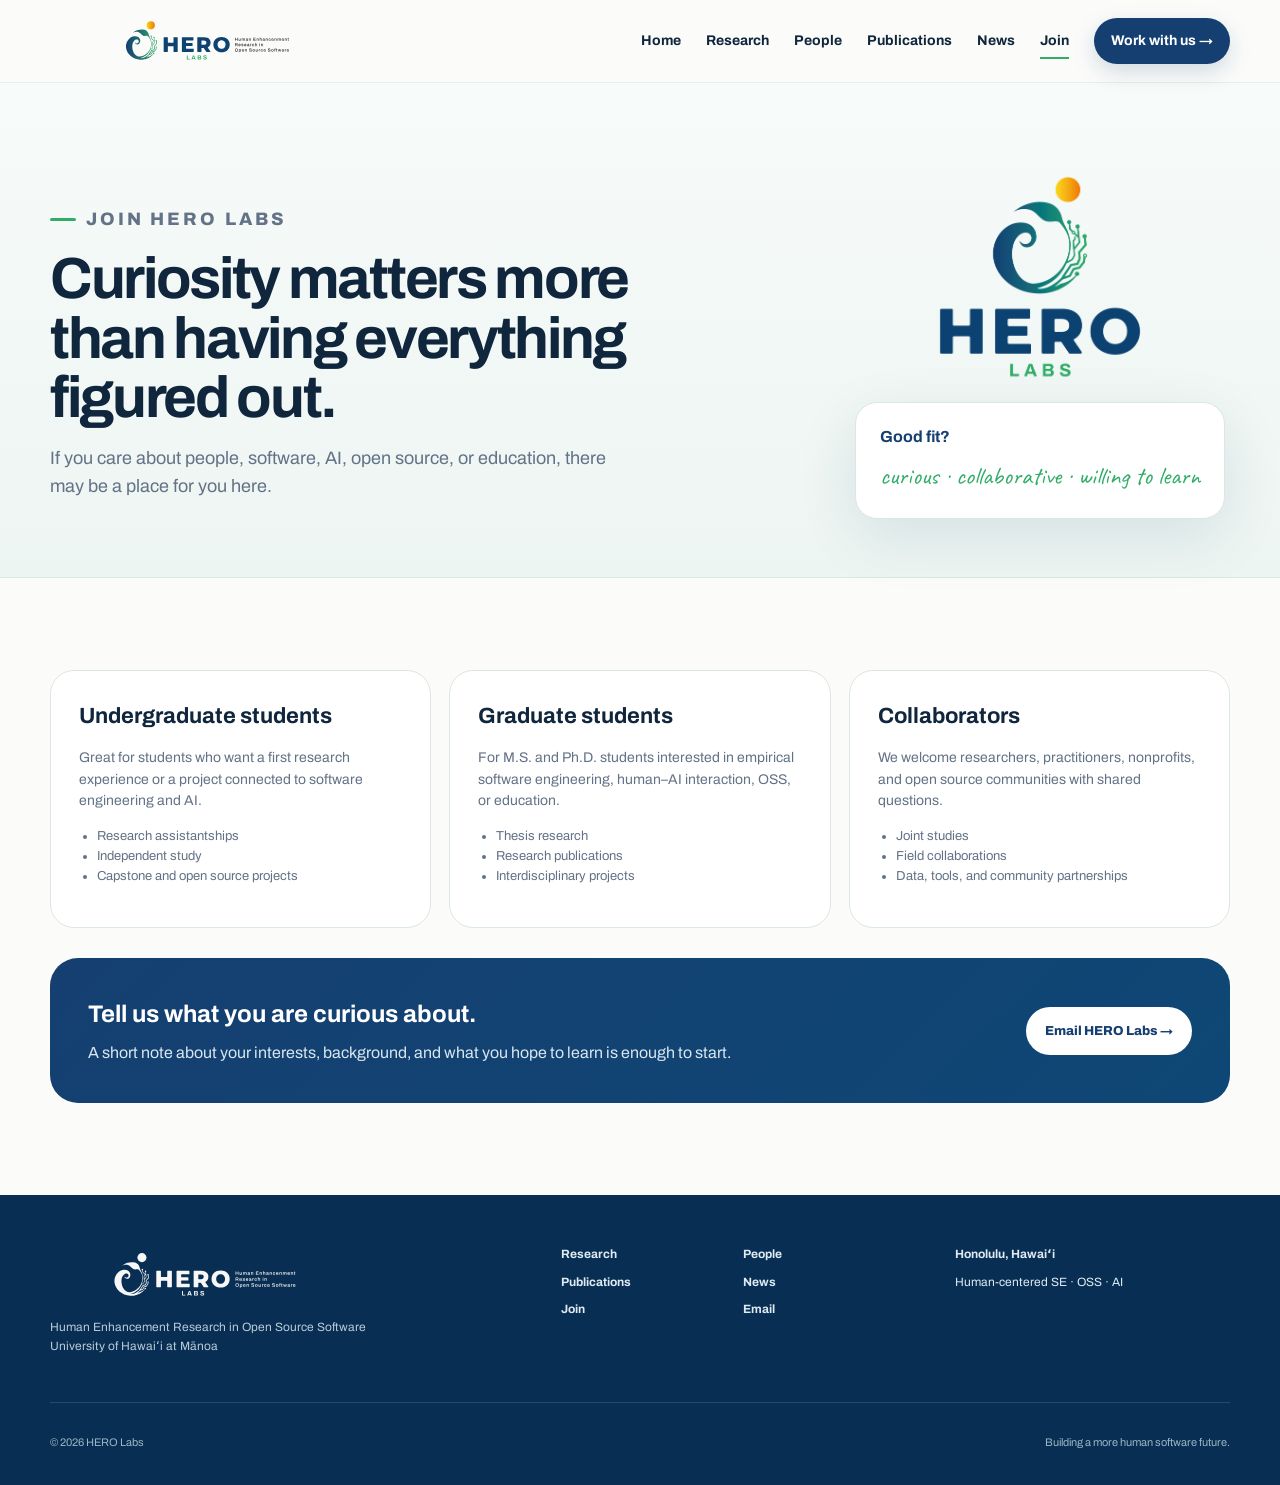
==== join.html @ 9fbf0c76 "Add files via upload" ====
<!doctype html>
<html lang="en">
  <head>
    <meta charset="utf-8">

    <meta
      name="viewport"
      content="width=device-width,initial-scale=1"
    >

    <title>Join | HERO Labs</title>

    <link
      rel="preconnect"
      href="https://fonts.googleapis.com"
    >

    <link
      rel="preconnect"
      href="https://fonts.gstatic.com"
      crossorigin
    >

    <link
      href="https://fonts.googleapis.com/css2?family=Archivo:wght@400;500;600;700;800;900&family=Caveat:wght@600;700&display=swap"
      rel="stylesheet"
    >

    <link
      rel="stylesheet"
      href="styles.css"
    >
  </head>

  <body>

    <header class="site-header">
      <div class="shell nav-wrap">

        <a
          class="brand"
          href="index.html"
        >
          <img
            src="assets/hero-labs-logo.svg"
            alt="HERO Labs"
          >
        </a>

        <button
          class="nav-toggle"
          aria-expanded="false"
          aria-controls="nav-menu"
        >
          Menu
        </button>

        <nav
          id="nav-menu"
          class="nav-menu"
        >
          <a href="index.html">
            Home
          </a>

          <a href="research.html">
            Research
          </a>

          <a href="people.html">
            People
          </a>

          <a href="publications.html">
            Publications
          </a>

          <a href="news.html">
            News
          </a>

          <a
            class="active"
            href="join.html"
          >
            Join
          </a>

          <a
            class="nav-cta"
            href="mailto:italo.santos@hawaii.edu"
          >
            Work with us →
          </a>
        </nav>

      </div>
    </header>

    <main>

      <section class="page-hero">
        <div class="shell">

          <div>
            <p class="eyebrow">
              Join HERO Labs
            </p>

            <h1>
              Curiosity matters more than having everything figured out.
            </h1>

            <p>
              If you care about people, software, AI, open source,
              or education, there may be a place for you here.
            </p>
          </div>


          <div class="page-hero-brand">

  <img
    src="assets/HEROLabs_Vertical-COR.png"
    alt="HERO Labs"
    class="page-hero-logo"
  >

  <aside class="page-note">
            <strong>
              Good fit?
            </strong>

            <span>
              curious · collaborative · willing to learn
            </span>
          </aside>

</div>

          

        </div>
      </section>

      <section class="section">

        <div class="shell join-options">

          <article class="join-option reveal">
            <h3>
              Undergraduate students
            </h3>

            <p>
              Great for students who want a first research experience
              or a project connected to software engineering and AI.
            </p>

            <ul>
              <li>
                Research assistantships
              </li>

              <li>
                Independent study
              </li>

              <li>
                Capstone and open source projects
              </li>
            </ul>
          </article>

          <article class="join-option reveal">
            <h3>
              Graduate students
            </h3>

            <p>
              For M.S. and Ph.D. students interested in empirical
              software engineering, human–AI interaction, OSS,
              or education.
            </p>

            <ul>
              <li>
                Thesis research
              </li>

              <li>
                Research publications
              </li>

              <li>
                Interdisciplinary projects
              </li>
            </ul>
          </article>

          <article class="join-option reveal">
            <h3>
              Collaborators
            </h3>

            <p>
              We welcome researchers, practitioners, nonprofits,
              and open source communities with shared questions.
            </p>

            <ul>
              <li>
                Joint studies
              </li>

              <li>
                Field collaborations
              </li>

              <li>
                Data, tools, and community partnerships
              </li>
            </ul>
          </article>

        </div>

        <div class="shell contact-card reveal">

          <div>
            <h2 style="margin:0">
              Tell us what you are curious about.
            </h2>

            <p>
              A short note about your interests, background,
              and what you hope to learn is enough to start.
            </p>
          </div>

          <a
            class="btn btn-light"
            href="mailto:isantos3@hawaii.edu?subject=HERO%20Labs%20Interest"
          >
            Email HERO Labs →
          </a>

        </div>

      </section>

    </main>

    <footer class="site-footer">

      <div class="shell footer-grid">

        <div class="footer-brand">
          <img
            src="assets/hero-labs-logo-negative.svg"
            alt="HERO Labs"
          >

          <p>
            Human Enhancement Research in Open Source Software
            <br>
            University of Hawaiʻi at Mānoa
          </p>
        </div>

        <nav class="footer-nav">
          <a href="research.html">
            Research
          </a>

          <a href="people.html">
            People
          </a>

          <a href="publications.html">
            Publications
          </a>

          <a href="news.html">News</a>

          <a href="join.html">
            Join
          </a>

          <a href="mailto:isantos3@hawaii.edu">
            Email
          </a>
        </nav>

        <div class="footer-contact">
          <strong>
            Honolulu, Hawaiʻi
          </strong>

          <span>
            Human-centered SE · OSS · AI
          </span>
        </div>

      </div>

      <div class="shell footer-bottom">
        <p>
          © 2026 HERO Labs
        </p>

        <p>
          Building a more human software future.
        </p>
      </div>

    </footer>

    <script src="script.js"></script>

  </body>
</html>
---- styles.css ----
:root {
  --navy:#153f71;
  --navy-2:#0e4775;
  --navy-3:#082f53;
  --green:#31ad68;
  --teal:#0f8c86;
  --orange:#ef7d0c;
  --yellow:#f7d31a;
  --ink:#10263d;
  --muted:#637286;
  --paper:#fbfcfa;
  --mist:#eef5f2;
  --line:#dce7e2;
  --white:#fff;
  --shadow:0 18px 60px rgba(21,63,113,.11);
  --radius:26px;
  --shell:min(1180px, calc(100% - 40px));
}

* {
  box-sizing:border-box
}

html {
  scroll-behavior:smooth
}

body {
  margin:0;
  font-family:"Archivo",system-ui,-apple-system,BlinkMacSystemFont,"Segoe UI",sans-serif;
  color:var(--ink);
  background:var(--paper);
  line-height:1.55
}

a {
  color:inherit;
  text-decoration:none
}

img {
  display:block;
  max-width:100%
}

button,input,textarea {
  font:inherit
}

.shell {
  width:var(--shell);
  margin-inline:auto
}

.skip-link {
  position:absolute;
  left:-9999px;
  top:10px
}

.skip-link:focus {
  left:10px;
  z-index:1000;
  background:#fff;
  padding:10px 14px;
  border-radius:10px
}

.site-header {
  position:sticky;
  top:0;
  z-index:100;
  background:rgba(251,252,250,.94);
  backdrop-filter:blur(18px);
  border-bottom:1px solid rgba(21,63,113,.08)
}

.nav-wrap {
  height:82px;
  display:flex;
  align-items:center;
  justify-content:space-between;
  gap:24px
}

.brand img {
  width:315px;
  max-height:54px
}

.nav-menu {
  display:flex;
  align-items:center;
  gap:25px;
  font-size:14px;
  font-weight:700
}

.nav-menu a {
  position:relative;
  padding:11px 0
}

.nav-menu a:not(.nav-cta)::after {
  content:"";
  position:absolute;
  left:0;
  right:100%;
  bottom:4px;
  height:2px;
  background:var(--green);
  transition:.25s
}

.nav-menu a:hover::after,.nav-menu a.active::after {
  right:0
}

.nav-cta {
  padding:12px 17px!important;
  background:var(--navy);
  color:#fff;
  border-radius:999px;
  box-shadow:0 8px 22px rgba(21,63,113,.18)
}

.nav-toggle {
  display:none;
  border:1px solid var(--line);
  background:white;
  border-radius:12px;
  padding:9px 12px;
  font-weight:700
}

.hero {
  position:relative;
  overflow:hidden;
  padding:44px 0 34px;
  background:linear-gradient(180deg,#f9fcfa 0%,#edf6f2 100%)
}

.hero::before {
  content:"";
  position:absolute;
  width:420px;
  height:420px;
  border-radius:50%;
  background:radial-gradient(circle,rgba(49,173,104,.15),transparent 67%);
  left:-170px;
  top:-210px
}

.hero::after {
  content:"";
  position:absolute;
  width:300px;
  height:300px;
  border-radius:50%;
  border:1px dashed rgba(21,63,113,.16);
  right:-100px;
  bottom:-170px
}

.hero-grid {
  display:grid;
  grid-template-columns:1.2fr .8fr;
  gap:42px;
  align-items:center;
  position:relative
}

.eyebrow {
  display:flex;
  align-items:center;
  gap:10px;
  margin:0 0 16px;
  font-size:12px;
  font-weight:800;
  letter-spacing:.17em;
  text-transform:uppercase;
  color:var(--navy)
}

.eyebrow::before {
  content:"";
  width:26px;
  height:3px;
  border-radius:5px;
  background:var(--green)
}

.eyebrow.light {
  color:#dff5e8
}

.hero h1 {
  font-size:clamp(44px,5.3vw,68px);
  line-height:.98;
  letter-spacing:-.055em;
  margin:0;
  max-width:700px
}

.hero h1 .accent {
  color:var(--green)
}

.hero-lead {
  font-size:17px;
  color:#506276;
  max-width:620px;
  margin:20px 0 22px
}

.hero-actions {
  display:flex;
  gap:12px;
  flex-wrap:wrap
}

.btn {
  display:inline-flex;
  align-items:center;
  justify-content:center;
  gap:10px;
  border-radius:999px;
  padding:13px 18px;
  font-weight:800;
  font-size:13px;
  border:1px solid transparent;
  transition:.2s
}

.btn:hover {
  transform:translateY(-2px)
}

.btn-primary {
  background:var(--navy);
  color:white;
  box-shadow:0 12px 28px rgba(21,63,113,.18)
}

.btn-secondary {
  background:white;
  border-color:#b9cac3;
  color:var(--navy)
}

.btn-green {
  background:var(--green);
  color:#062b1a
}

.hero-tags {
  display:flex;
  flex-wrap:wrap;
  gap:7px;
  margin-top:20px
}

.hero-tags span {
  font-size:11px;
  font-weight:700;
  color:#4d6175;
  background:rgba(255,255,255,.7);
  border:1px solid #d8e8e1;
  border-radius:999px;
  padding:6px 9px
}

.hero-visual {
  position:relative;
  width:100%;
  max-width:500px;
  justify-self:end
}

.hero-visual img {
  width:100%;
  max-height:340px;
  object-fit:contain;
  filter:drop-shadow(0 20px 45px rgba(21,63,113,.13))
}

.scribble {
  position:absolute;
  right:5%;
  top:4%;
  transform:rotate(4deg);
  font-family:"Caveat",cursive;
  font-size:24px;
  font-weight:700;
  color:var(--navy);
  line-height:1.03
}

.scribble::after {
  content:"";
  display:block;
  width:80%;
  height:4px;
  background:var(--yellow);
  margin-top:5px;
  transform:rotate(-3deg)
}

.signal-strip {
  background:#fff;
  border-block:1px solid var(--line)
}

.signal-grid {
  display:grid;
  grid-template-columns:repeat(5,1fr)
}

.signal {
  padding:24px 20px;
  border-right:1px solid var(--line)
}

.signal:last-child {
  border-right:0
}

.signal small {
  display:block;
  font-size:10px;
  font-weight:800;
  letter-spacing:.13em;
  text-transform:uppercase;
  color:#7a8796;
  margin-bottom:5px
}

.signal strong {
  font-size:15px;
  color:var(--navy)
}

.section {
  padding:92px 0
}

.section.alt {
  background:#f2f7f5
}

.section-heading {
  display:flex;
  justify-content:space-between;
  gap:40px;
  align-items:end;
  margin-bottom:42px
}

.section-heading h2,.section-copy h2,.page-hero h1 {
  font-size:clamp(34px,4.8vw,58px);
  line-height:1.02;
  letter-spacing:-.04em;
  margin:0
}

.section-intro {
  max-width:520px;
  color:var(--muted);
  margin:0
}

.mission-grid {
  display:grid;
  grid-template-columns:.9fr 1.1fr;
  gap:70px;
  align-items:start
}

.section-copy p:not(.eyebrow) {
  font-size:17px;
  color:var(--muted);
  max-width:610px
}

.inline-link {
  display:inline-flex;
  gap:7px;
  align-items:center;
  margin-top:12px;
  font-weight:800;
  color:var(--navy)
}

/* =========================
   WHY HERO LABS / PRINCIPLES
   ========================= */

.principles {
  display: grid;
  grid-template-columns: repeat(2, 1fr);

  gap: 16px;
}


/* BASE CARD */

.principle {
  position: relative;
  overflow: hidden;

  min-height: 180px;

  padding: 28px;

  background: #fff;

  border: 1px solid var(--line);
  border-radius: 22px;

  transition:
    transform 0.25s ease,
    box-shadow 0.25s ease;
}

.principle:hover {
  transform: translateY(-4px);

  box-shadow: var(--shadow);
}


/* DECORATIVE CIRCLE */

.principle::after {
  content: "";

  position: absolute;

  width: 90px;
  height: 90px;

  right: -35px;
  top: -35px;

  border-radius: 50%;

  background: rgba(21, 63, 113, 0.06);
}


/* NUMBER */

.principle-icon {
  display: grid;
  place-items: center;

  width: 46px;
  height: 46px;

  margin-bottom: 26px;

  border-radius: 14px;

  background: var(--navy);
  color: #fff;

  font-size: 16px;
  font-weight: 900;
}


/* TITLES */

.principle h3 {
  margin: 0 0 8px;

  color: var(--ink);

  font-size: 20px;
  line-height: 1.15;
}


/* DESCRIPTION */

.principle p {
  margin: 0;

  color: var(--muted);

  font-size: 14px;
  line-height: 1.6;
}


/* =========================
   DARK BLUE CARDS
   ========================= */

.principle:nth-child(1),
.principle:nth-child(4) {
  background: linear-gradient(
    145deg,
    var(--navy),
    var(--navy-3)
  );

  border-color: transparent;
}


/* Decorative circle on dark cards */

.principle:nth-child(1)::after,
.principle:nth-child(4)::after {
  background: rgba(255, 255, 255, 0.07);
}


/* Number on dark cards */

.principle:nth-child(1) .principle-icon,
.principle:nth-child(4) .principle-icon {
  background: var(--green);

  color: #fff;
}


/* Text on dark cards */

.principle:nth-child(1) h3,
.principle:nth-child(4) h3 {
  color: #fff;
}

.principle:nth-child(1) p,
.principle:nth-child(4) p {
  color: rgba(255, 255, 255, 0.75);
}


/* =========================
   WHITE CARD ACCENTS
   ========================= */

.principle:nth-child(2),
.principle:nth-child(3) {
  border-top: 4px solid var(--green);
}


/* =========================
   MISSION TEXT
   ========================= */

.section-copy h2 {
  color: var(--ink);
}

.section-copy .inline-link {
  display: inline-flex;
  align-items: center;

  margin-top: 18px;

  padding: 10px 15px;

  background: var(--navy);
  color: #fff;

  border-radius: 999px;

  font-size: 13px;
  font-weight: 800;

  transition:
    background 0.2s ease,
    transform 0.2s ease;
}

.section-copy .inline-link:hover {
  background: var(--navy-3);

  transform: translateY(-2px);
}


/* =========================
   MOBILE
   ========================= */

@media (max-width: 650px) {

  .principles {
    grid-template-columns: 1fr;
  }

  .principle {
    min-height: auto;

    padding: 24px;
  }

}

.research-grid {
  display:grid;
  grid-template-columns:repeat(12,1fr);
  gap:16px
}

.research-card {
  grid-column:span 4;
  background:#fff;
  border:1px solid var(--line);
  border-radius:24px;
  padding:27px;
  min-height:270px;
  position:relative;
  overflow:hidden;
  transition:.25s
}

.research-card:hover {
  transform:translateY(-5px);
  box-shadow:var(--shadow)
}

.research-card.wide {
  grid-column:span 8
}

.research-card .index {
  font-size:11px;
  letter-spacing:.15em;
  font-weight:800;
  color:#8b99a5
}

.research-card .symbol {
  width:54px;
  height:54px;
  margin:22px 0 42px;
  border-radius:18px;
  display:grid;
  place-items:center;
  font-weight:900;
  color:#fff;
  background:var(--navy)
}

.research-card:nth-child(2) .symbol {
  background:var(--green)
}

.research-card:nth-child(3) .symbol {
  background:var(--orange)
}

.research-card:nth-child(4) .symbol {
  background:#d4b214
}

.research-card:nth-child(5) .symbol {
  background:var(--teal)
}

.research-card h3 {
  font-size:24px;
  line-height:1.08;
  margin:0 0 10px
}

.research-card p {
  margin:0;
  color:var(--muted);
  max-width:500px
}

.research-card a {
  position:absolute;
  left:27px;
  bottom:25px;
  color:var(--navy);
  font-weight:800;
  font-size:13px
}

.research-card .card-line {
  position:absolute;
  height:4px;
  left:0;
  right:0;
  top:0;
  background:linear-gradient(90deg,var(--green),var(--yellow),var(--orange))
}

.community-grid {
  display:grid;
  grid-template-columns:1fr 1fr;
  gap:24px
}

.panel {
  background:white;
  border:1px solid var(--line);
  border-radius:var(--radius);
  padding:30px
}

.panel-head {
  display:flex;
  justify-content:space-between;
  align-items:end;
  gap:20px;
  margin-bottom:22px
}

.panel-head h2 {
  font-size:28px;
  margin:0
}

.people-grid {
  display:grid;
  grid-template-columns:repeat(5,1fr);
  gap:14px
}

.person {
  text-align:center
}

.avatar {
  width:76px;
  height:76px;
  margin:0 auto 12px;
  border-radius:50%;
  display:grid;
  place-items:center;
  background:linear-gradient(145deg,#d8efe4,#e8f2fb);
  border:4px solid white;
  box-shadow:0 7px 22px rgba(21,63,113,.12);
  color:var(--navy);
  font-weight:900
}

.person h3 {
  font-size:14px;
  margin:0 0 3px
}

.person p {
  font-size:11px;
  color:var(--muted);
  margin:0
}

.pub-list article {
  display:grid;
  grid-template-columns:56px 1fr 28px;
  gap:13px;
  align-items:start;
  padding:17px 0;
  border-bottom:1px solid var(--line)
}

.pub-list article:first-child {
  padding-top:0
}

.pub-year {
  font-size:12px;
  font-weight:800;
  color:var(--green)
}

.pub-list h3 {
  font-size:15px;
  line-height:1.28;
  margin:0 0 4px
}

.pub-list p {
  font-size:12px;
  color:var(--muted);
  margin:0
}

.pub-list .arrow {
  font-weight:900;
  color:var(--navy)
}

.note-band {
  position: relative;
  overflow: hidden;

  display: grid;
  grid-template-columns: 1.2fr auto auto;
  align-items: center;

  gap: 32px;

  margin-top: 28px;
  padding: 28px 32px;

  background: var(--navy);
  color: white;

  border-radius: 22px;
}

.note-band::after {
  content: "";

  position: absolute;
  top: -90px;
  right: -60px;

  width: 190px;
  height: 190px;

  border: 24px solid rgba(255, 255, 255, 0.06);
  border-radius: 50%;
}

.note-band strong {
  position: relative;
  z-index: 1;

  font-size: 23px;
}

.note-band span {
  position: relative;
  z-index: 1;

  font-family: "Caveat", cursive;
  font-size: 24px;

  color: #ffea74;

  transform: rotate(-2deg);

  white-space: nowrap;
}

.note-band-button {
  position: relative;
  z-index: 1;

  white-space: nowrap;
}

@media (max-width: 850px) {

  .note-band {
    grid-template-columns: 1fr;
    gap: 18px;

    padding: 28px;
  }

  .note-band span {
    justify-self: start;
  }

  .note-band-button {
    justify-self: start;
  }

}

.news-grid {
  display:grid;
  grid-template-columns:repeat(3,1fr);
  gap:18px
}

.news-card {
  background:#fff;
  border:1px solid var(--line);
  border-radius:22px;
  overflow:hidden
}

.news-visual {
  height:145px;
  background:linear-gradient(135deg,#153f71,#31ad68);
  display:flex;
  align-items:end;
  padding:18px;
  position:relative;
  overflow:hidden
}

.news-visual::before {
  content:"";
  position:absolute;
  width:160px;
  height:160px;
  border-radius:50%;
  border:22px solid rgba(255,255,255,.09);
  right:-30px;
  top:-65px
}

.news-visual span {
  font-size:38px;
  font-weight:900;
  color:#fff;
  letter-spacing:-.05em
}

.news-body {
  padding:20px
}

.news-body time {
  font-size:10px;
  font-weight:800;
  letter-spacing:.12em;
  text-transform:uppercase;
  color:var(--green)
}

.news-body h3 {
  font-size:18px;
  margin:7px 0 8px
}

.news-body p {
  font-size:13px;
  color:var(--muted);
  margin:0 0 14px
}

.news-body a {
  font-size:12px;
  font-weight:800;
  color:var(--navy)
}

.join-card {
  display:grid;
  grid-template-columns:1fr .9fr;
  background:var(--navy);
  border-radius:36px;
  color:white;
  overflow:hidden;
  min-height:400px
}

.join-copy {
  padding:60px
}

.join-copy h2 {
  font-size:clamp(38px,5vw,62px);
  line-height:1.02;
  letter-spacing:-.045em;
  margin:0 0 18px
}

.join-copy p:not(.eyebrow) {
  color:#d9e6ef;
  max-width:600px;
  font-size:17px
}

.join-actions {
  display:flex;
  gap:12px;
  align-items:center;
  margin-top:27px
}

.btn-light {
  background:white;
  color:var(--navy)
}

.join-link {
  color:#dff5e8;
  font-weight:800;
  font-size:13px
}

.join-art {
  display:grid;
  place-items:center;
  background:linear-gradient(145deg,#0c3a62,#0f5a6e)
}

.join-art img {
  width:92%;
  max-height:330px
}

.page-hero {
  padding:72px 0 58px;
  background:linear-gradient(180deg,#f7fbf9,#edf5f2);
  border-bottom:1px solid var(--line)
}

.page-hero .shell {
  display:grid;
  grid-template-columns:1.05fr .95fr;
  gap:70px;
  align-items:end
}

.page-hero p {
  color:var(--muted);
  font-size:18px;
  max-width:620px
}

.page-note {
  justify-self: end;

  width: max-content;
  max-width: none;

  padding: 22px 24px;

  background: white;

  border: 1px solid var(--line);
  border-radius: 22px;

  box-shadow: var(--shadow);
}

.page-note strong {
  display: block;

  margin-bottom: 7px;

  color: var(--navy);
}

.page-note span {
  display: block;

  white-space: nowrap;

  font-family: "Caveat", cursive;
  font-size: 25px;

  color: var(--green);
}

.project-list {
  display:grid;
  grid-template-columns:repeat(2,1fr);
  gap:18px
}

.project {
  padding:30px;
  background:white;
  border:1px solid var(--line);
  border-radius:24px
}

.project small {
  font-weight:800;
  color:var(--green);
  text-transform:uppercase;
  letter-spacing:.12em
}

.project h3 {
  font-size:25px;
  margin:10px 0
}

.project p {
  color:var(--muted);
  margin:0
}

.project-tags {
  display:flex;
  gap:7px;
  flex-wrap:wrap;
  margin-top:18px
}

.project-tags span {
  font-size:11px;
  background:var(--mist);
  border-radius:999px;
  padding:6px 9px;
  color:#4e6574;
  font-weight:700
}

.people-page-grid {
  display:grid;
  grid-template-columns:repeat(3,1fr);
  gap:18px
}

.person-card {
  background:white;
  border:1px solid var(--line);
  border-radius:24px;
  padding:26px
}

.person-card .avatar {
  margin:0 0 18px;
  width:92px;
  height:92px
}

.person-card h3 {
  font-size:21px;
  margin:0
}

.person-card .role {
  font-size:12px;
  font-weight:800;
  color:var(--green);
  margin:4px 0 13px
}

.person-card p {
  font-size:14px;
  color:var(--muted);
  margin:0
}

.person-card.featured {
  grid-column:span 2;
  display:grid;
  grid-template-columns:130px 1fr;
  align-items:center;
  background:linear-gradient(135deg,#fff,#f1f7f4)
}

.publications-list {
  display:flex;
  flex-direction:column
}

.publication {
  display:grid;
  grid-template-columns:90px 1fr auto;
  gap:24px;
  padding:28px 0;
  border-bottom:1px solid var(--line);
  align-items:start
}

.publication .year {
  font-size:14px;
  font-weight:900;
  color:var(--green)
}

.publication h3 {
  font-size:21px;
  margin:0 0 7px
}

.publication p {
  margin:0;
  color:var(--muted);
  font-size:14px
}

.publication a {
  font-weight:800;
  color:var(--navy);
  font-size:13px
}

.filter-row {
  display:flex;
  gap:8px;
  flex-wrap:wrap;
  margin-bottom:30px
}

.filter-chip {
  border:1px solid var(--line);
  background:#fff;
  border-radius:999px;
  padding:8px 12px;
  font-weight:700;
  font-size:12px;
  color:#526575
}

.join-options {
  display:grid;
  grid-template-columns:repeat(3,1fr);
  gap:18px
}

.join-option {
  padding:28px;
  background:white;
  border:1px solid var(--line);
  border-radius:24px
}

.join-option h3 {
  font-size:22px;
  margin:0 0 9px
}

.join-option p {
  font-size:14px;
  color:var(--muted)
}

.join-option ul {
  padding-left:18px;
  color:var(--muted);
  font-size:13px
}

.contact-card {
  margin-top:30px;
  background:linear-gradient(135deg,var(--navy),var(--navy-2));
  color:#fff;
  border-radius:28px;
  padding:38px;
  display:flex;
  justify-content:space-between;
  align-items:center;
  gap:25px
}

.contact-card p {
  color:#d9e6ef;
  margin:7px 0 0
}

.site-footer {
  background:#082f53;
  color:#dfeaf2;
  padding:50px 0 22px
}

.footer-grid {
  display:grid;
  grid-template-columns:1.2fr .9fr .7fr;
  gap:40px;
  align-items:start
}

.footer-brand img {
  width:310px;
  max-height:60px
}

.footer-brand p {
  font-size:12px;
  color:#b9cbd8;
  margin-top:13px
}

.footer-nav {
  display:grid;
  grid-template-columns:repeat(2,1fr);
  gap:9px;
  font-size:12px;
  font-weight:700
}

.footer-contact {
  display:flex;
  flex-direction:column;
  gap:9px;
  font-size:12px
}

.footer-bottom {
  display:flex;
  justify-content:space-between;
  margin-top:35px;
  padding-top:20px;
  border-top:1px solid rgba(255,255,255,.13);
  font-size:11px;
  color:#9db4c4
}

.reveal {
  opacity:0;
  transform:translateY(16px);
  transition:.55s ease
}

.reveal.visible {
  opacity:1;
  transform:none
}

@media (max-width:980px) {
  .brand img {
    width:260px
  }
  .nav-toggle {
    display:block
  }
  .nav-menu {
    position:absolute;
    top:82px;
    left:20px;
    right:20px;
    background:#fff;
    border:1px solid var(--line);
    border-radius:18px;
    padding:16px;
    box-shadow:var(--shadow);
    display:none;
    flex-direction:column;
    align-items:stretch;
    gap:4px
  }
  .nav-menu.open {
    display:flex
  }
  .nav-menu a {
    padding:10px
  }
  .hero-grid,.mission-grid,.join-card,.page-hero .shell {
    grid-template-columns:1fr
  }
  .hero-visual {
    max-width:720px;
    margin-inline:auto
  }
  .signal-grid {
    grid-template-columns:repeat(2,1fr)
  }
  .signal:nth-child(even) {
    border-right:0
  }
  .research-card,.research-card.wide {
    grid-column:span 6
  }
  .community-grid {
    grid-template-columns:1fr
  }
  .people-grid {
    grid-template-columns:repeat(5,1fr)
  }
  .news-grid,.join-options,.people-page-grid {
    grid-template-columns:repeat(2,1fr)
  }
  .person-card.featured {
    grid-column:span 2
  }
  .footer-grid {
    grid-template-columns:1fr 1fr
  }
  .footer-contact {
    grid-column:span 2;
    flex-direction:row
  }
  .scribble {
    display:none
  }
}

@media (max-width:650px) {
  :root {
    --shell:min(100% - 26px,1180px)
  }
  .nav-wrap {
    height:72px
  }
  .brand img {
    width:220px
  }
  .nav-menu {
    top:72px
  }
  .hero {
    padding:34px 0 30px
  }
  .hero-grid {
    gap:22px
  }
  .hero h1 {
    font-size:42px
  }
  .hero-lead {
    font-size:16px;
    margin:18px 0 20px
  }
  .hero-tags {
    margin-top:18px
  }
  .hero-visual {
    max-width:360px;
    justify-self:center
  }
  .hero-visual img {
    max-height:240px
  }
  .section {
    padding:66px 0
  }
  .section-heading {
    display:block
  }
  .section-heading .section-intro {
    margin-top:16px
  }
  .signal-grid {
    grid-template-columns:1fr
  }
  .signal {
    border-right:0;
    border-bottom:1px solid var(--line)
  }
  .principles {
    grid-template-columns:1fr
  }
  .research-grid {
    display:block
  }
  .research-card {
    margin-bottom:14px;
    min-height:240px
  }
  .community-grid {
    display:block
  }
  .panel {
    margin-bottom:16px
  }
  .people-grid {
    grid-template-columns:repeat(2,1fr)
  }
  .news-grid,.project-list,.join-options,.people-page-grid {
    grid-template-columns:1fr
  }
  .person-card.featured {
    grid-column:auto;
    display:block
  }
  .join-copy {
    padding:40px 28px
  }
  .join-actions,.contact-card,.footer-bottom {
    align-items:flex-start;
    flex-direction:column
  }
  .join-art {
    min-height:260px
  }
  .footer-grid {
    grid-template-columns:1fr
  }
  .footer-contact {
    grid-column:auto
  }
  .page-note {
    justify-self:start
  }
  .publication {
    grid-template-columns:62px 1fr
  }
  .publication a {
    grid-column:2
  }
}

.profile-avatar {
  overflow: hidden;
  padding: 0;
}

.profile-avatar img {
  width: 100%;
  height: 100%;
  object-fit: cover;
  object-position: center;
  display: block;
}

.person-card.featured .profile-avatar {
  width: 140px;
  height: 140px;
  min-width: 140px;
  border-radius: 50%;
}

/* =========================
PI FEATURE
========================= */
.pi-feature {
  display: grid;
  grid-template-columns: 180px 1fr;
  gap: 28px;
  align-items: center;
  margin-bottom: 32px;
  padding-bottom: 32px;
  border-bottom: 1px solid rgba(0, 0, 0, 0.1);
}

.pi-photo {
  width: 180px;
  height: 220px;
  border-radius: 20px;
  overflow: hidden;
}

.pi-photo img {
  width: 100%;
  height: 100%;
  object-fit: cover;
  object-position: center;
  display: block;
}

.pi-info h3 {
  margin: 6px 0 10px;
  font-size: 1.6rem;
  line-height: 1.1;
}

.pi-info p {
  margin: 0 0 16px;
  line-height: 1.6;
}

.person-label {
  display: inline-block;
  font-size: 0.72rem;
  font-weight: 800;
  letter-spacing: 0.08em;
  text-transform: uppercase;
}

/* =========================
TEAM GRID
========================= */
.team-grid {
  display: grid;
  grid-template-columns: repeat(2, 1fr);
  gap: 14px;
}

.team-member {
  display: flex;
  align-items: center;
  gap: 14px;
  padding: 14px;
  border: 1px solid rgba(0, 0, 0, 0.08);
  border-radius: 14px;
}

.team-avatar {
  display: flex;
  align-items: center;
  justify-content: center;
  width: 48px;
  height: 48px;
  min-width: 48px;
  border-radius: 50%;
  font-weight: 800;
  font-size: 0.8rem;
  background: #f2f2f2;
}

.team-member h3 {
  margin: 0 0 3px;
  font-size: 0.95rem;
}

.team-member p {
  margin: 0;
  font-size: 0.78rem;
  opacity: 0.7;
}

/* =========================
RESPONSIVE
========================= */
@media (max-width: 700px) {
  .pi-feature {
    grid-template-columns: 1fr;
  }
  .pi-photo {
    width: 100%;
    height: 320px;
  }
  .team-grid {
    grid-template-columns: 1fr;
  }
}

/* =========================
NEWS PAGE
========================= */
.news-page-list {
  display: flex;
  flex-direction: column;
}

.news-post {
  display: grid;
  grid-template-columns: 170px 1fr;
  gap: 50px;
  padding: 55px 0;
  border-bottom: 1px solid rgba(0, 0, 0, 0.12);
}

.news-post:first-child {
  padding-top: 0;
}

.news-post-meta {
  display: flex;
  flex-direction: column;
  gap: 10px;
}

.news-category {
  font-size: 0.75rem;
  font-weight: 800;
  letter-spacing: 0.1em;
  text-transform: uppercase;
}

.news-post-meta time {
  font-size: 0.9rem;
  opacity: 0.6;
}

.news-post-content {
  max-width: 750px;
}

.news-post-content h2 {
  margin-top: 0;
  margin-bottom: 18px;
  font-size: clamp(1.7rem, 3vw, 2.5rem);
  line-height: 1.1;
}

.news-post-content p {
  font-size: 1rem;
  line-height: 1.7;
}

.news-post-content .inline-link {
  display: inline-block;
  margin-top: 14px;
}

/* Anchor offset for sticky navigation */
.news-post {
  scroll-margin-top: 120px;
}

/* MOBILE */
@media (max-width: 700px) {
  .news-post {
    grid-template-columns: 1fr;
    gap: 18px;
    padding: 40px 0;
  }
}

/* =========================
JOIN BANNER
========================= */
.join-section {
  padding-top: 40px;
  padding-bottom: 40px;
}

.join-banner {
  position: relative;
  display: grid;
  grid-template-columns: 1.25fr 0.75fr;
  align-items: center;
  gap: 70px;
  padding: 60px 64px 68px;
  background: #1769e0;
  color: #fff;
  overflow: hidden;
}

/* blue strip along bottom */
.join-banner::after {
  content: "";
  position: absolute;
  left: 0;
  right: 0;
  bottom: 0;
  height: 10px;
  background: #07376f;
}

/* =========================
LEFT SIDE
========================= */
.join-eyebrow {
  margin: 0 0 10px;
  font-size: 0.8rem;
  font-weight: 800;
  letter-spacing: 0.12em;
  text-transform: uppercase;
  color: #b9d7ff;
}

.join-banner-title h2 {
  margin: 0;
  max-width: 650px;
  font-size: clamp(2.8rem, 5vw, 4.3rem);
  line-height: 0.98;
  letter-spacing: -0.045em;
}

.join-banner-title h2 span {
  color: #07376f;
}

/* =========================
RIGHT SIDE
========================= */
.join-banner-content {
  max-width: 430px;
  justify-self: end;
}

.join-banner-content p {
  margin: 0 0 28px;
  font-size: 1rem;
  font-weight: 500;
  line-height: 1.65;
  color: rgba(255, 255, 255, 0.95);
}

/* =========================
BUTTON
========================= */
.join-banner-button {
  display: inline-flex;
  align-items: center;
  gap: 18px;
  padding: 16px 20px;
  border-radius: 12px;
  background: #fff;
  color: #07376f;
  font-size: 0.9rem;
  font-weight: 800;
  text-decoration: none;
  transition: transform 0.2s ease, box-shadow 0.2s ease;
}

.join-banner-button span {
  font-size: 1.1rem;
  transition: transform 0.2s ease;
}

.join-banner-button:hover {
  transform: translateY(-2px);
  box-shadow: 0 8px 22px rgba(0, 0, 0, 0.12);
}

.join-banner-button:hover span {
  transform: translateX(4px);
}

/* =========================
MOBILE
========================= */
@media (max-width: 850px) {
  .join-banner {
    grid-template-columns: 1fr;
    gap: 32px;
    padding: 45px 35px 52px;
  }
  .join-banner-content {
    justify-self: start;
    max-width: 600px;
  }
}

@media (max-width: 550px) {
  .join-section {
    padding-top: 25px;
    padding-bottom: 25px;
  }
  .join-banner {
    padding: 36px 24px 44px;
  }
  .join-banner-title h2 {
    font-size: 2.5rem;
  }
}

/* =========================
COLLABORATE CARD
========================= */
.collab-card {
  display: grid;
  grid-template-columns: 1fr auto;
  gap: 48px;
  align-items: center;
  padding: 36px 42px;
  background: var(--navy);
  color: white;
  border-radius: 24px;
}

.collab-copy {
  max-width: 760px;
}

.collab-copy .eyebrow {
  margin-bottom: 10px;
}

.collab-copy h2 {
  margin: 0 0 12px;
  font-size: clamp(28px, 3vw, 40px);
  line-height: 1.05;
  letter-spacing: -0.035em;
}

.collab-copy p:not(.eyebrow) {
  max-width: 650px;
  margin: 0;
  color: #d9e6ef;
  font-size: 15px;
  line-height: 1.6;
}

.collab-action {
  display: flex;
  align-items: center;
  justify-content: flex-end;
}

.collab-action .btn {
  white-space: nowrap;
}

/* MOBILE */
@media (max-width: 750px) {
  .collab-card {
    grid-template-columns: 1fr;
    gap: 24px;
    padding: 30px 26px;
  }
  .collab-action {
    justify-content: flex-start;
  }
}

/* =========================
PEOPLE PAGE
========================= */
/* PI FEATURE */
.team-pi-card {
  display: grid;
  grid-template-columns: 210px 1fr;
  gap: 42px;
  align-items: center;
  padding: 38px;
  background: linear-gradient( 135deg, #ffffff, #f1f7f4 );
  border: 1px solid var(--line);
  border-radius: 28px;
}

.team-pi-photo {
  width: 210px;
  height: 250px;
  overflow: hidden;
  border-radius: 22px;
}

.team-pi-photo img {
  width: 100%;
  height: 100%;
  object-fit: cover;
  object-position: center;
  display: block;
}

.team-pi-content {
  max-width: 720px;
}

.team-label {
  margin: 0 0 7px;
  color: var(--green);
  font-size: 11px;
  font-weight: 800;
  letter-spacing: 0.13em;
  text-transform: uppercase;
}

.team-pi-content h2 {
  margin: 0 0 5px;
  color: var(--ink);
  font-size: clamp(32px, 4vw, 46px);
  line-height: 1;
  letter-spacing: -0.035em;
}

.team-pi-title {
  margin: 0 0 18px;
  color: var(--navy);
  font-size: 14px;
  font-weight: 700;
}

.team-pi-description {
  max-width: 680px;
  margin: 0;
  color: var(--muted);
  font-size: 15px;
  line-height: 1.65;
}

/* INTEREST TAGS */
.team-interest-tags {
  display: flex;
  flex-wrap: wrap;
  gap: 7px;
  margin-top: 20px;
}

.team-interest-tags span {
  padding: 6px 10px;
  background: white;
  border: 1px solid var(--line);
  border-radius: 999px;
  color: #526575;
  font-size: 11px;
  font-weight: 700;
}

/* TEAM HEADING */
.team-section-heading {
  margin-top: 55px;
  margin-bottom: 22px;
}

.team-section-heading h2 {
  margin: 0;
  font-size: 30px;
  line-height: 1.1;
  letter-spacing: -0.03em;
}

/* GRADUATE RESEARCHERS */
.team-members-grid {
  display: grid;
  grid-template-columns: repeat(2, 1fr);
  gap: 16px;
}

.team-person-card {
  display: grid;
  grid-template-columns: 72px 1fr;
  gap: 18px;
  align-items: start;
  padding: 24px;
  background: white;
  border: 1px solid var(--line);
  border-radius: 20px;
  transition: transform 0.2s ease, box-shadow 0.2s ease;
}

.team-person-card:hover {
  transform: translateY(-3px);
  box-shadow: var(--shadow);
}

.team-person-avatar {
  display: grid;
  place-items: center;
  width: 64px;
  height: 64px;
  border-radius: 18px;
  background: linear-gradient( 145deg, #d8efe4, #e8f2fb );
  color: var(--navy);
  font-size: 14px;
  font-weight: 900;
}

.team-person-card h3 {
  margin: 1px 0 3px;
  font-size: 18px;
}

.team-role {
  margin: 0 0 9px;
  color: var(--green);
  font-size: 11px;
  font-weight: 800;
  text-transform: uppercase;
  letter-spacing: 0.05em;
}

.team-description {
  margin: 0;
  color: var(--muted);
  font-size: 13px;
  line-height: 1.55;
}

/* FUTURE HERO */
.future-hero-card {
  display: grid;
  grid-template-columns: 58px 1fr auto;
  gap: 20px;
  align-items: center;
  margin-top: 18px;
  padding: 24px 28px;
  background: var(--navy);
  border-radius: 20px;
  color: white;
  transition: transform 0.2s ease;
}

.future-hero-card:hover {
  transform: translateY(-3px);
}

.future-hero-icon {
  display: grid;
  place-items: center;
  width: 52px;
  height: 52px;
  border-radius: 50%;
  background: var(--green);
  color: white;
  font-size: 30px;
  font-weight: 500;
}

.future-hero-card .team-label {
  color: #b9e9cc;
}

.future-hero-content h3 {
  margin: 0 0 4px;
  font-size: 18px;
}

.future-hero-content p {
  margin: 0;
  color: #d9e6ef;
  font-size: 13px;
}

.future-hero-arrow {
  white-space: nowrap;
  font-size: 12px;
  font-weight: 800;
}

/* =========================
RESPONSIVE
========================= */
@media (max-width: 800px) {
  .team-pi-card {
    grid-template-columns: 160px 1fr;
    gap: 28px;
    padding: 28px;
  }
  .team-pi-photo {
    width: 160px;
    height: 200px;
  }
  .team-members-grid {
    grid-template-columns: 1fr;
  }
}

@media (max-width: 600px) {
  .team-pi-card {
    grid-template-columns: 1fr;
    padding: 24px;
  }
  .team-pi-photo {
    width: 100%;
    height: 300px;
  }
  .team-section-heading {
    margin-top: 42px;
  }
  .team-person-card {
    grid-template-columns: 58px 1fr;
    padding: 20px;
  }
  .team-person-avatar {
    width: 54px;
    height: 54px;
  }
  .future-hero-card {
    grid-template-columns: 48px 1fr;
  }
  .future-hero-arrow {
    grid-column: 2;
    margin-top: 4px;
  }
}

.news-post-actions {
  display: flex;
  flex-wrap: wrap;
  gap: 22px;
  align-items: center;
  margin-top: 20px;
}

.news-post-actions .inline-link {
  margin-top: 0;
}

/* =========================
NEWS ARTICLE IMAGE
========================= */
.news-post-image {
  margin: 26px 0 30px;
}

.news-post-image img {
  width: 100%;
  max-height: 480px;
  object-fit: cover;
  object-position: center;
  border-radius: 20px;
  display: block;
}

.news-post-image figcaption {
  margin-top: 10px;
  color: var(--muted);
  font-size: 12px;
  line-height: 1.5;
}

/* NEWS ARTICLE LINKS */
.news-post-actions {
  display: flex;
  flex-wrap: wrap;
  gap: 22px;
  margin-top: 22px;
}

.news-post-actions .inline-link {
  margin-top: 0;
}

@media (max-width: 700px) {
  .news-post-image img {
    max-height: 320px;
    border-radius: 16px;
  }
}

.hero-visual {
  position: relative;
  display: flex;
  align-items: center;
  justify-content: center;
  width: 100%;
  max-width: 520px;
  justify-self: end;
}

.hero-brand-mark {
  display: flex;
  flex-direction: column;
  align-items: center;
  gap: 22px;
  width: 100%;
}

.hero-main-logo {
  width: min(100%, 430px);
  height: auto;
  object-fit: contain;
  filter: none;
}

.scribble {
  position: relative;
  right: auto;
  top: auto;
  transform: rotate(2deg);
  font-family: "Caveat", cursive;
  font-size: 29px;
  font-weight: 700;
  color: var(--navy);
  line-height: 1.03;
}

.scribble::after {
  content: "";
  display: block;
  width: 82%;
  height: 5px;
  margin: 5px auto 0;
  background: var(--yellow);
  transform: rotate(-2deg);
}

.team-pi-links {
  margin-top: 18px;
}

.team-pi-links .inline-link {
  margin-top: 0;
}

.team-pi-site-link {
  display: inline-flex;
  align-items: center;
  padding: 8px 12px;
  border: 1px solid var(--line);
  border-radius: 999px;
  background: #fff;
  color: var(--navy);
  font-size: 12px;
  font-weight: 800;
  transition: 0.2s ease;
}

.team-pi-site-link:hover {
  border-color: var(--green);
  transform: translateY(-1px);
}

/* =========================
PI PROFILE LINKS
========================= */
.team-pi-profile-links {
  display: flex;
  align-items: center;
  flex-wrap: wrap;
  gap: 18px;
  margin-top: 22px;
}

/* PERSONAL WEBSITE */
.team-pi-site-link {
  display: inline-flex;
  align-items: center;
  gap: 8px;
  padding: 9px 14px;
  border: 1px solid var(--line);
  border-radius: 999px;
  background: #fff;
  color: var(--navy);
  font-size: 12px;
  font-weight: 800;
  transition: border-color 0.2s ease, transform 0.2s ease, box-shadow 0.2s ease;
}

.team-pi-site-link:hover {
  border-color: var(--green);
  transform: translateY(-2px);
  box-shadow: 0 6px 16px rgba(21, 63, 113, 0.08);
}

/* SOCIAL ICONS */
.team-social-links {
  display: flex;
  align-items: center;
  gap: 8px;
}

.team-social-links a {
  display: flex;
  align-items: center;
  justify-content: center;
  width: 38px;
  height: 38px;
  border: 1px solid var(--line);
  border-radius: 50%;
  background: #fff;
  color: var(--navy);
  font-size: 16px;
  transition: background 0.2s ease, color 0.2s ease, border-color 0.2s ease, transform 0.2s ease;
}

.team-social-links a:hover {
  background: var(--navy);
  color: #fff;
  border-color: var(--navy);
  transform: translateY(-2px);
}

/* MOBILE */
@media (max-width: 600px) {
  .team-pi-profile-links {
    align-items: flex-start;
    flex-direction: column;
    gap: 14px;
  }
}

/* =========================
TEAM MEMBER PHOTO
========================= */
.team-person-photo {
  width: 72px;
  height: 72px;
  border-radius: 18px;
  overflow: hidden;
  flex-shrink: 0;
  border: 1px solid var(--line);
}

.team-person-photo img {
  width: 100%;
  height: 100%;
  object-fit: cover;
  object-position: center;
  display: block;
}

/* =========================
TEAM MEMBER LINKS
========================= */
.team-person-content {
  min-width: 0;
}

.team-person-links {
  display: flex;
  align-items: center;
  gap: 7px;
  margin-top: 12px;
}

.team-person-links a {
  display: flex;
  align-items: center;
  justify-content: center;
  width: 30px;
  height: 30px;
  border: 1px solid var(--line);
  border-radius: 50%;
  background: #fff;
  color: var(--navy);
  font-size: 13px;
  transition: background 0.2s ease, color 0.2s ease, border-color 0.2s ease, transform 0.2s ease;
}

.team-person-links a:hover {
  background: var(--navy);
  color: #fff;
  border-color: var(--navy);
  transform: translateY(-2px);
}

.people-hero-title {
  margin: 0;

  font-size: clamp(42px, 6vw, 76px);
  line-height: 1;

  color: var(--navy);

  letter-spacing: -0.045em;
}

.people-hero-title .hero-highlight {
  color: var(--green);
}


.team-member-photo {
  width: 48px;
  height: 48px;
  min-width: 48px;

  border-radius: 50%;
  overflow: hidden;

  border: 2px solid #fff;

  box-shadow: 0 4px 12px rgba(21, 63, 113, 0.12);
}

.team-member-photo img {
  width: 100%;
  height: 100%;

  object-fit: cover;
  object-position: center;

  display: block;
}

/* =========================
   SUBPAGE HERO BRAND
   ========================= */

.page-hero-brand {
  display: flex;
  flex-direction: column;
  align-items: center;
  justify-content: center;

  width: 100%;
  max-width: 380px;

  justify-self: end;
}

.page-hero-logo {
  width: 300px;
  max-width: 100%;
  height: auto;

  object-fit: contain;

  filter: none;
}

.page-hero-tagline {
  position: relative;

  margin-top: 18px;

  font-family: "Caveat", cursive;
  font-size: 25px;
  font-weight: 700;

  color: var(--navy);

  line-height: 1;

  transform: rotate(-2deg);
}

.page-hero-tagline::after {
  content: "";

  display: block;

  width: 82%;
  height: 4px;

  margin: 7px auto 0;

  background: var(--yellow);

  transform: rotate(1deg);
}


/* =========================
   RESPONSIVE
   ========================= */

@media (max-width: 980px) {

  .page-hero-brand {
    max-width: 320px;

    justify-self: center;

    margin-top: 16px;
  }

  .page-hero-logo {
    width: 260px;
  }

  .page-hero-tagline {
    font-size: 22px;
  }

}


@media (max-width: 650px) {

  .page-hero-brand {
    max-width: 260px;

    margin-top: 10px;
  }

  .page-hero-logo {
    width: 220px;
  }

  .page-hero-tagline {
    margin-top: 12px;

    font-size: 20px;
  }

}
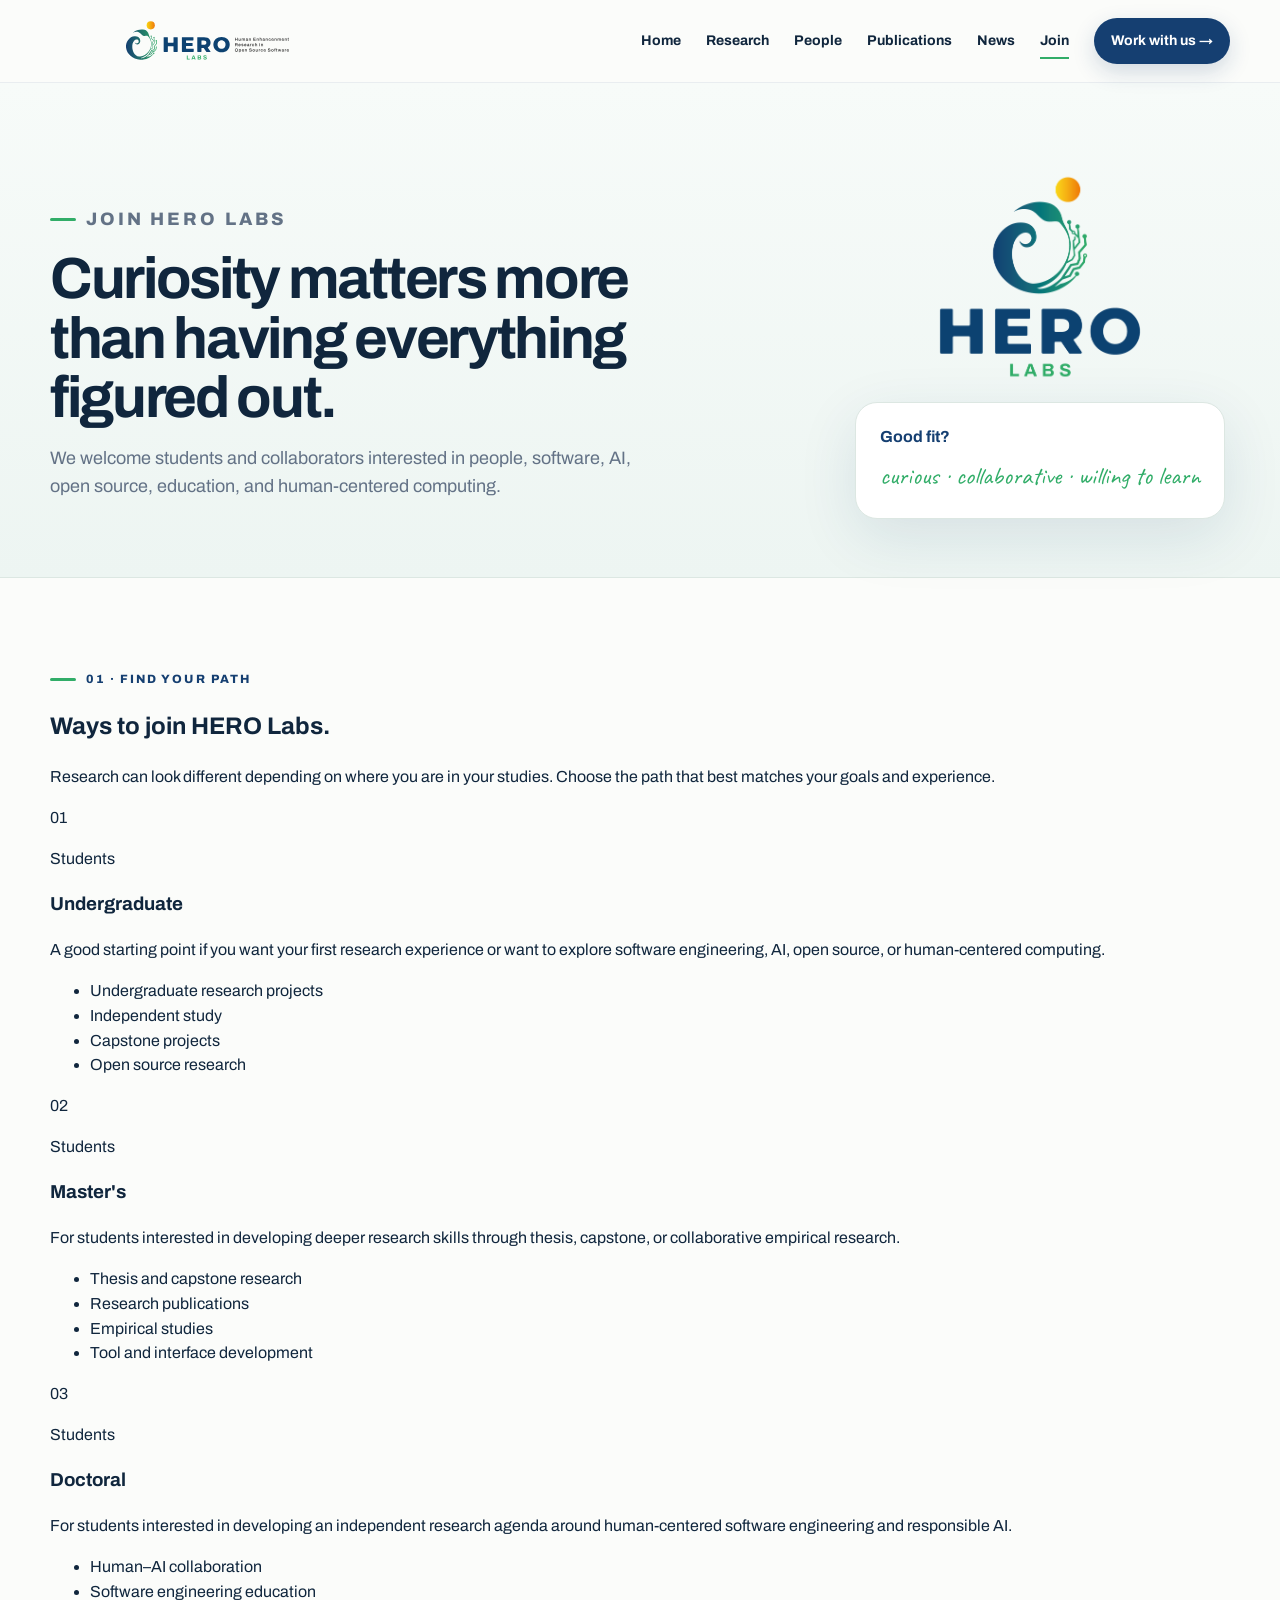
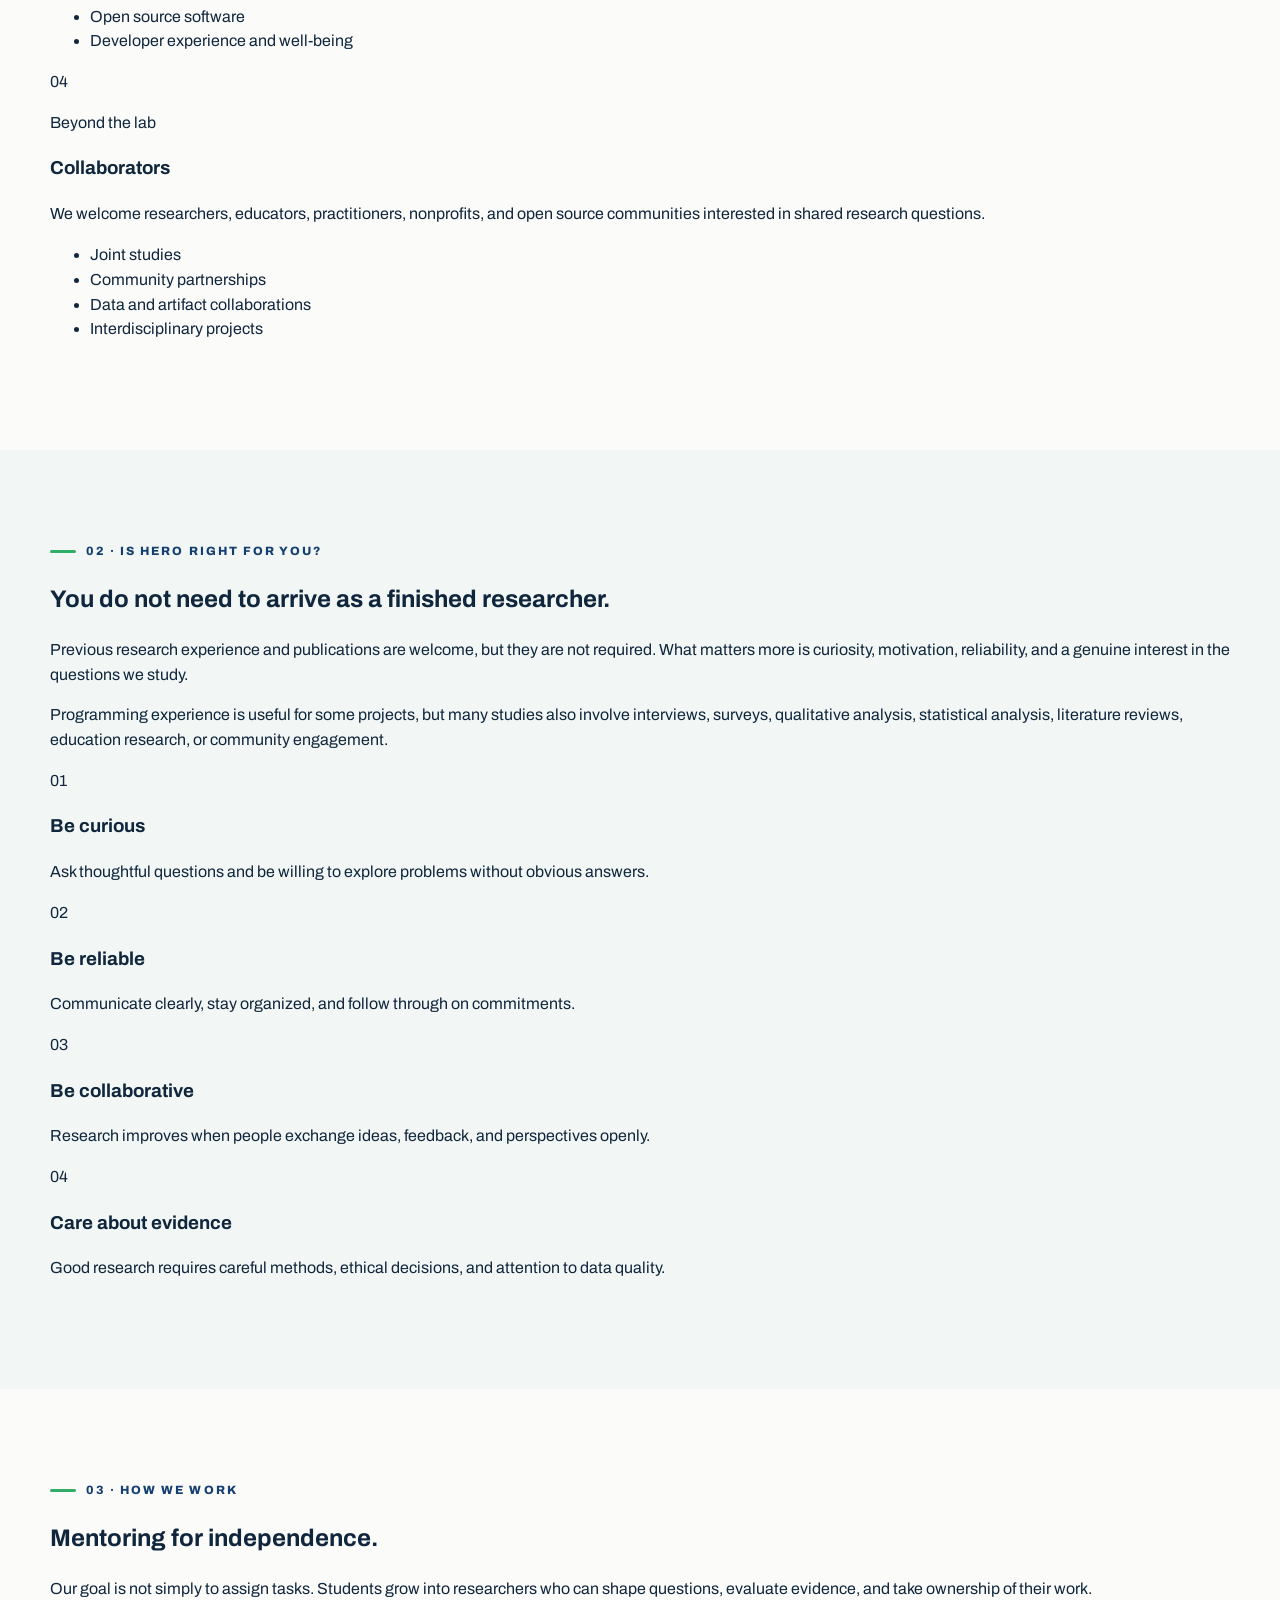
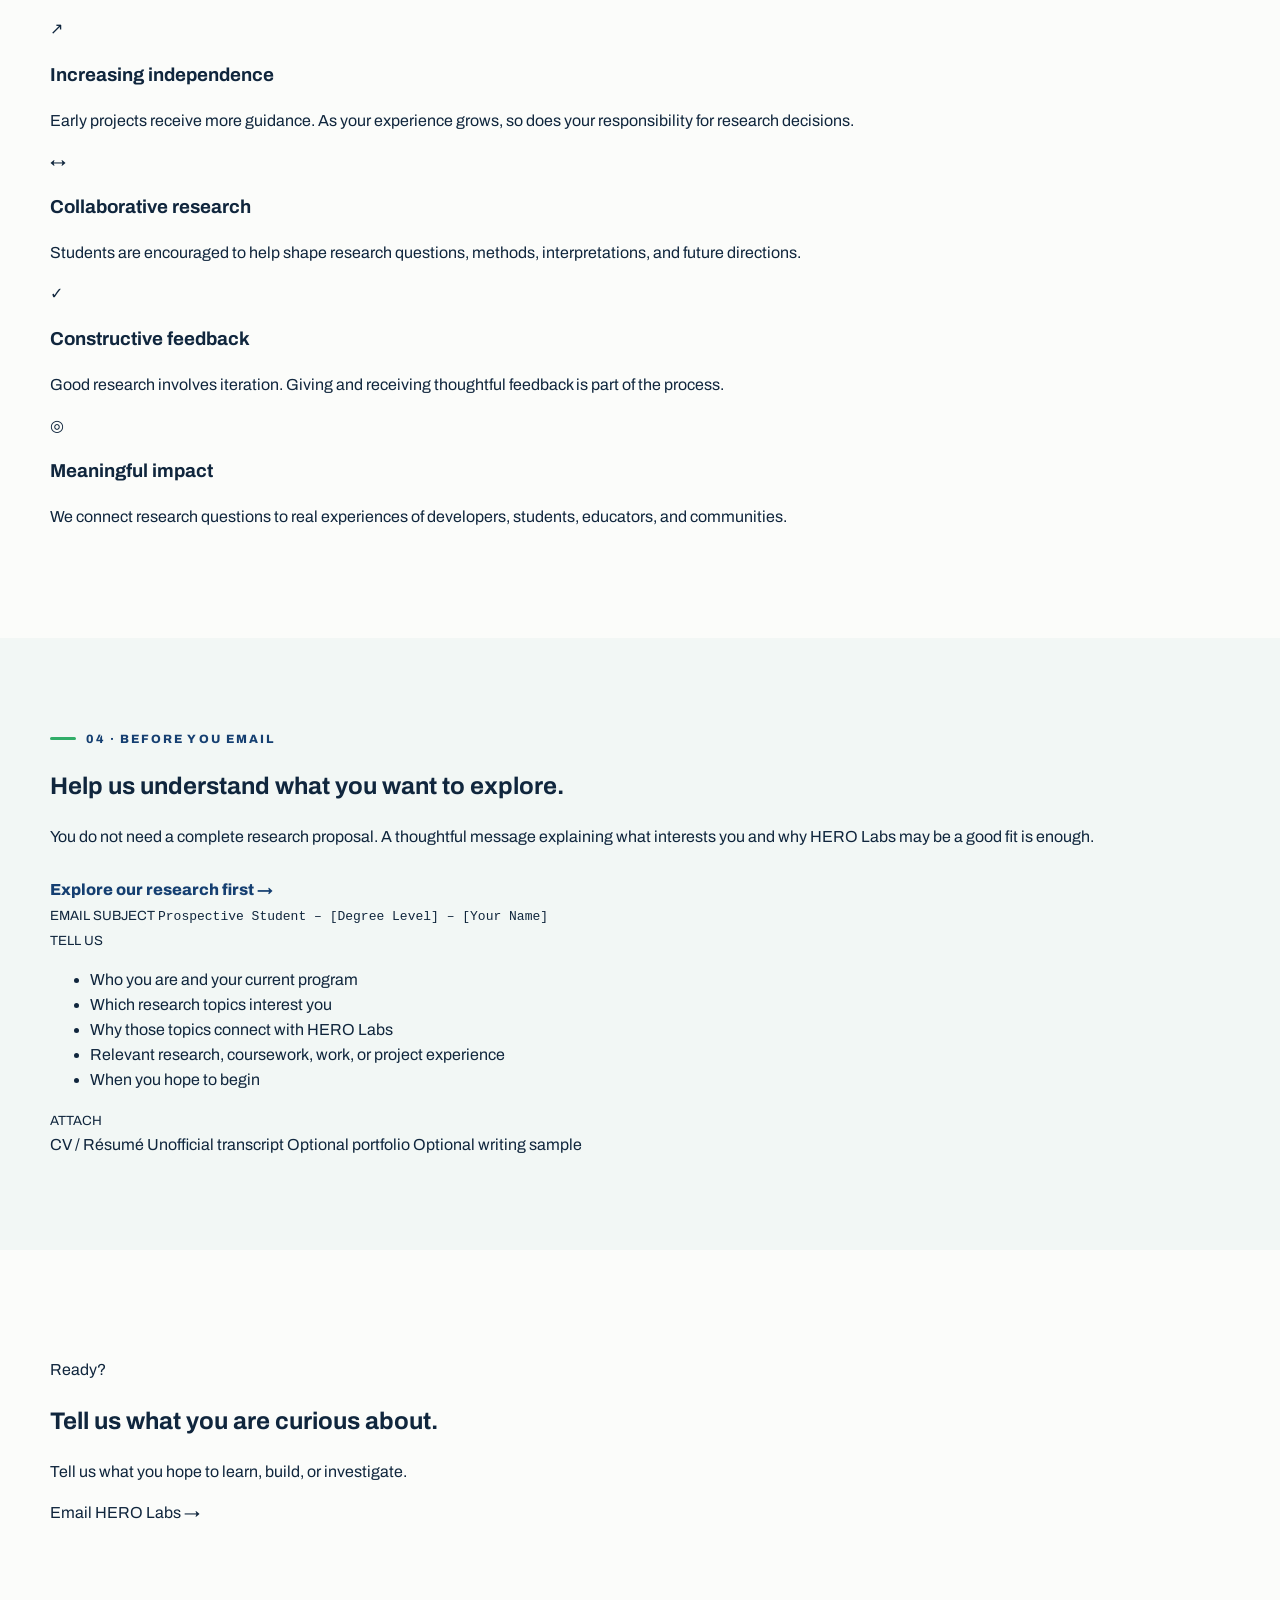
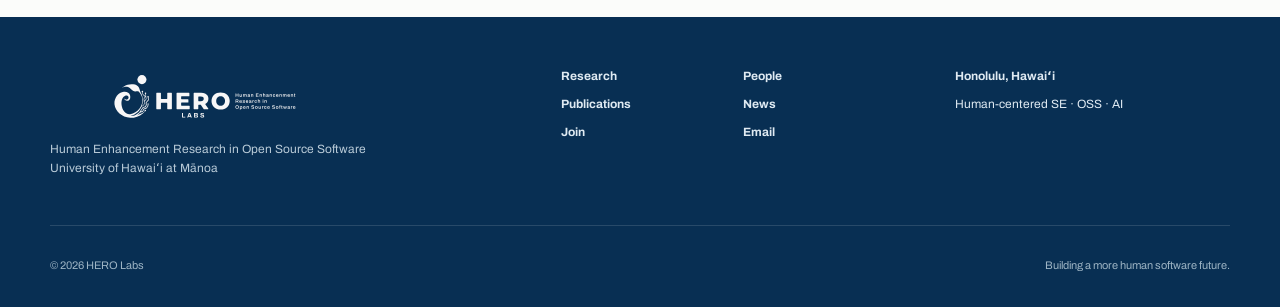
==== commit 9e3d352e: "Update join.html" ====
--- a/join.html
+++ b/join.html
@@ -99,157 +99,657 @@
 
     <main>
 
-      <section class="page-hero">
-        <div class="shell">
+  <!-- =========================
+       HERO
+       ========================= -->
+
+  <section class="page-hero join-page-hero">
+
+    <div class="shell">
+
+      <div>
+
+        <p class="eyebrow">
+          Join HERO Labs
+        </p>
+
+        <h1>
+          Curiosity matters more than
+          having everything figured out.
+        </h1>
+
+        <p>
+          We welcome students and collaborators interested in
+          people, software, AI, open source, education,
+          and human-centered computing.
+        </p>
+
+      </div>
+
+
+      <div class="page-hero-brand">
+
+        <img
+          src="assets/HEROLabs_Vertical-COR.png"
+          alt="HERO Labs"
+          class="page-hero-logo"
+        >
+
+        <aside class="page-note">
+
+          <strong>
+            Good fit?
+          </strong>
+
+          <span>
+            curious · collaborative · willing to learn
+          </span>
+
+        </aside>
+
+      </div>
+
+    </div>
+
+  </section>
+
+
+  <!-- =========================
+       FIND YOUR PATH
+       ========================= -->
+
+  <section class="section">
+
+    <div class="shell">
+
+      <div class="join-section-heading">
+
+        <p class="eyebrow">
+          01 · Find your path
+        </p>
+
+        <div class="join-heading-row">
+
+          <h2>
+            Ways to join HERO Labs.
+          </h2>
+
+          <p>
+            Research can look different depending on where you are
+            in your studies. Choose the path that best matches
+            your goals and experience.
+          </p>
+
+        </div>
+
+      </div>
+
+
+      <div class="join-path-grid">
+
+        <!-- UNDERGRAD -->
+
+        <article class="join-path-card reveal">
+
+          <span class="join-path-number">
+            01
+          </span>
+
+          <p class="join-path-type">
+            Students
+          </p>
+
+          <h3>
+            Undergraduate
+          </h3>
+
+          <p>
+            A good starting point if you want your first research
+            experience or want to explore software engineering,
+            AI, open source, or human-centered computing.
+          </p>
+
+          <ul>
+            <li>
+              Undergraduate research projects
+            </li>
+
+            <li>
+              Independent study
+            </li>
+
+            <li>
+              Capstone projects
+            </li>
+
+            <li>
+              Open source research
+            </li>
+          </ul>
+
+        </article>
+
+
+        <!-- MASTER'S -->
+
+        <article class="join-path-card reveal">
+
+          <span class="join-path-number">
+            02
+          </span>
+
+          <p class="join-path-type">
+            Students
+          </p>
+
+          <h3>
+            Master&apos;s
+          </h3>
+
+          <p>
+            For students interested in developing deeper research
+            skills through thesis, capstone, or collaborative
+            empirical research.
+          </p>
+
+          <ul>
+            <li>
+              Thesis and capstone research
+            </li>
+
+            <li>
+              Research publications
+            </li>
+
+            <li>
+              Empirical studies
+            </li>
+
+            <li>
+              Tool and interface development
+            </li>
+          </ul>
+
+        </article>
+
+
+        <!-- PHD -->
+
+        <article class="join-path-card reveal">
+
+          <span class="join-path-number">
+            03
+          </span>
+
+          <p class="join-path-type">
+            Students
+          </p>
+
+          <h3>
+            Doctoral
+          </h3>
+
+          <p>
+            For students interested in developing an independent
+            research agenda around human-centered software
+            engineering and responsible AI.
+          </p>
+
+          <ul>
+            <li>
+              Human–AI collaboration
+            </li>
+
+            <li>
+              Software engineering education
+            </li>
+
+            <li>
+              Open source software
+            </li>
+
+            <li>
+              Developer experience and well-being
+            </li>
+          </ul>
+
+        </article>
+
+
+        <!-- COLLABORATORS -->
+
+        <article class="join-path-card join-path-card-dark reveal">
+
+          <span class="join-path-number">
+            04
+          </span>
+
+          <p class="join-path-type">
+            Beyond the lab
+          </p>
+
+          <h3>
+            Collaborators
+          </h3>
+
+          <p>
+            We welcome researchers, educators, practitioners,
+            nonprofits, and open source communities interested
+            in shared research questions.
+          </p>
+
+          <ul>
+            <li>
+              Joint studies
+            </li>
+
+            <li>
+              Community partnerships
+            </li>
+
+            <li>
+              Data and artifact collaborations
+            </li>
+
+            <li>
+              Interdisciplinary projects
+            </li>
+          </ul>
+
+        </article>
+
+      </div>
+
+    </div>
+
+  </section>
+
+
+  <!-- =========================
+       GOOD FIT
+       ========================= -->
+
+  <section class="section alt">
+
+    <div class="shell join-fit-grid">
+
+      <div class="join-fit-copy reveal">
+
+        <p class="eyebrow">
+          02 · Is HERO right for you?
+        </p>
+
+        <h2>
+          You do not need to arrive as
+          a finished researcher.
+        </h2>
+
+        <p>
+          Previous research experience and publications are welcome,
+          but they are not required. What matters more is curiosity,
+          motivation, reliability, and a genuine interest in the
+          questions we study.
+        </p>
+
+        <p>
+          Programming experience is useful for some projects, but
+          many studies also involve interviews, surveys, qualitative
+          analysis, statistical analysis, literature reviews,
+          education research, or community engagement.
+        </p>
+
+      </div>
+
+
+      <div class="join-values reveal">
+
+        <article>
+          <span>
+            01
+          </span>
 
           <div>
-            <p class="eyebrow">
-              Join HERO Labs
-            </p>
-
-            <h1>
-              Curiosity matters more than having everything figured out.
-            </h1>
+            <h3>
+              Be curious
+            </h3>
 
             <p>
-              If you care about people, software, AI, open source,
-              or education, there may be a place for you here.
+              Ask thoughtful questions and be willing to explore
+              problems without obvious answers.
             </p>
           </div>
-
-
-          <div class="page-hero-brand">
-
-  <img
-    src="assets/HEROLabs_Vertical-COR.png"
-    alt="HERO Labs"
-    class="page-hero-logo"
-  >
-
-  <aside class="page-note">
-            <strong>
-              Good fit?
-            </strong>
-
-            <span>
-              curious · collaborative · willing to learn
-            </span>
-          </aside>
-
-</div>
-
-          
-
-        </div>
-      </section>
-
-      <section class="section">
-
-        <div class="shell join-options">
-
-          <article class="join-option reveal">
+        </article>
+
+
+        <article>
+          <span>
+            02
+          </span>
+
+          <div>
             <h3>
-              Undergraduate students
+              Be reliable
             </h3>
 
             <p>
-              Great for students who want a first research experience
-              or a project connected to software engineering and AI.
-            </p>
-
-            <ul>
-              <li>
-                Research assistantships
-              </li>
-
-              <li>
-                Independent study
-              </li>
-
-              <li>
-                Capstone and open source projects
-              </li>
-            </ul>
-          </article>
-
-          <article class="join-option reveal">
-            <h3>
-              Graduate students
-            </h3>
-
-            <p>
-              For M.S. and Ph.D. students interested in empirical
-              software engineering, human–AI interaction, OSS,
-              or education.
-            </p>
-
-            <ul>
-              <li>
-                Thesis research
-              </li>
-
-              <li>
-                Research publications
-              </li>
-
-              <li>
-                Interdisciplinary projects
-              </li>
-            </ul>
-          </article>
-
-          <article class="join-option reveal">
-            <h3>
-              Collaborators
-            </h3>
-
-            <p>
-              We welcome researchers, practitioners, nonprofits,
-              and open source communities with shared questions.
-            </p>
-
-            <ul>
-              <li>
-                Joint studies
-              </li>
-
-              <li>
-                Field collaborations
-              </li>
-
-              <li>
-                Data, tools, and community partnerships
-              </li>
-            </ul>
-          </article>
-
-        </div>
-
-        <div class="shell contact-card reveal">
-
-          <div>
-            <h2 style="margin:0">
-              Tell us what you are curious about.
-            </h2>
-
-            <p>
-              A short note about your interests, background,
-              and what you hope to learn is enough to start.
+              Communicate clearly, stay organized,
+              and follow through on commitments.
             </p>
           </div>
-
-          <a
-            class="btn btn-light"
-            href="mailto:isantos3@hawaii.edu?subject=HERO%20Labs%20Interest"
-          >
-            Email HERO Labs →
-          </a>
+        </article>
+
+
+        <article>
+          <span>
+            03
+          </span>
+
+          <div>
+            <h3>
+              Be collaborative
+            </h3>
+
+            <p>
+              Research improves when people exchange ideas,
+              feedback, and perspectives openly.
+            </p>
+          </div>
+        </article>
+
+
+        <article>
+          <span>
+            04
+          </span>
+
+          <div>
+            <h3>
+              Care about evidence
+            </h3>
+
+            <p>
+              Good research requires careful methods,
+              ethical decisions, and attention to data quality.
+            </p>
+          </div>
+        </article>
+
+      </div>
+
+    </div>
+
+  </section>
+
+
+  <!-- =========================
+       HOW WE WORK
+       ========================= -->
+
+  <section class="section">
+
+    <div class="shell">
+
+      <div class="join-section-heading">
+
+        <p class="eyebrow">
+          03 · How we work
+        </p>
+
+        <div class="join-heading-row">
+
+          <h2>
+            Mentoring for independence.
+          </h2>
+
+          <p>
+            Our goal is not simply to assign tasks.
+            Students grow into researchers who can shape questions,
+            evaluate evidence, and take ownership of their work.
+          </p>
 
         </div>
 
-      </section>
-
-    </main>
+      </div>
+
+
+      <div class="join-work-grid">
+
+        <article class="join-work-card reveal">
+
+          <span class="join-work-symbol">
+            ↗
+          </span>
+
+          <h3>
+            Increasing independence
+          </h3>
+
+          <p>
+            Early projects receive more guidance. As your experience
+            grows, so does your responsibility for research decisions.
+          </p>
+
+        </article>
+
+
+        <article class="join-work-card reveal">
+
+          <span class="join-work-symbol">
+            ↔
+          </span>
+
+          <h3>
+            Collaborative research
+          </h3>
+
+          <p>
+            Students are encouraged to help shape research questions,
+            methods, interpretations, and future directions.
+          </p>
+
+        </article>
+
+
+        <article class="join-work-card reveal">
+
+          <span class="join-work-symbol">
+            ✓
+          </span>
+
+          <h3>
+            Constructive feedback
+          </h3>
+
+          <p>
+            Good research involves iteration. Giving and receiving
+            thoughtful feedback is part of the process.
+          </p>
+
+        </article>
+
+
+        <article class="join-work-card reveal">
+
+          <span class="join-work-symbol">
+            ◎
+          </span>
+
+          <h3>
+            Meaningful impact
+          </h3>
+
+          <p>
+            We connect research questions to real experiences
+            of developers, students, educators, and communities.
+          </p>
+
+        </article>
+
+      </div>
+
+    </div>
+
+  </section>
+
+
+  <!-- =========================
+       BEFORE YOU EMAIL
+       ========================= -->
+
+  <section class="section alt">
+
+    <div class="shell join-email-grid">
+
+      <div class="join-email-intro reveal">
+
+        <p class="eyebrow">
+          04 · Before you email
+        </p>
+
+        <h2>
+          Help us understand what you want to explore.
+        </h2>
+
+        <p>
+          You do not need a complete research proposal.
+          A thoughtful message explaining what interests you
+          and why HERO Labs may be a good fit is enough.
+        </p>
+
+        <a
+          class="inline-link"
+          href="research.html"
+        >
+          Explore our research first →
+        </a>
+
+      </div>
+
+
+      <div class="join-email-card reveal">
+
+        <div class="join-email-block">
+
+          <small>
+            EMAIL SUBJECT
+          </small>
+
+          <code>
+            Prospective Student – [Degree Level] – [Your Name]
+          </code>
+
+        </div>
+
+
+        <div class="join-email-block">
+
+          <small>
+            TELL US
+          </small>
+
+          <ul>
+            <li>
+              Who you are and your current program
+            </li>
+
+            <li>
+              Which research topics interest you
+            </li>
+
+            <li>
+              Why those topics connect with HERO Labs
+            </li>
+
+            <li>
+              Relevant research, coursework, work,
+              or project experience
+            </li>
+
+            <li>
+              When you hope to begin
+            </li>
+          </ul>
+
+        </div>
+
+
+        <div class="join-email-block">
+
+          <small>
+            ATTACH
+          </small>
+
+          <div class="join-email-tags">
+            <span>
+              CV / Résumé
+            </span>
+
+            <span>
+              Unofficial transcript
+            </span>
+
+            <span>
+              Optional portfolio
+            </span>
+
+            <span>
+              Optional writing sample
+            </span>
+          </div>
+
+        </div>
+
+      </div>
+
+    </div>
+
+  </section>
+
+
+  <!-- =========================
+       FINAL CTA
+       ========================= -->
+
+  <section class="section join-ready-section">
+
+    <div class="shell">
+
+      <div class="join-ready reveal">
+
+        <div>
+
+          <p class="join-ready-eyebrow">
+            Ready?
+          </p>
+
+          <h2>
+            Tell us what you are curious about.<br>
+          </h2>
+
+          <p>
+            Tell us what you hope to learn, build, or investigate.
+          </p>
+
+        </div>
+
+
+        <a
+          class="join-ready-button"
+          href="mailto:isantos3@hawaii.edu?subject=Prospective%20Student%20-%20Degree%20Level%20-%20Your%20Name"
+        >
+          Email HERO Labs
+          <span>
+            →
+          </span>
+        </a>
+
+      </div>
+
+    </div>
+
+  </section>
+
+</main>
 
     <footer class="site-footer">
 
@@ -319,4 +819,4 @@
     <script src="script.js"></script>
 
   </body>
-</html>+</html>
